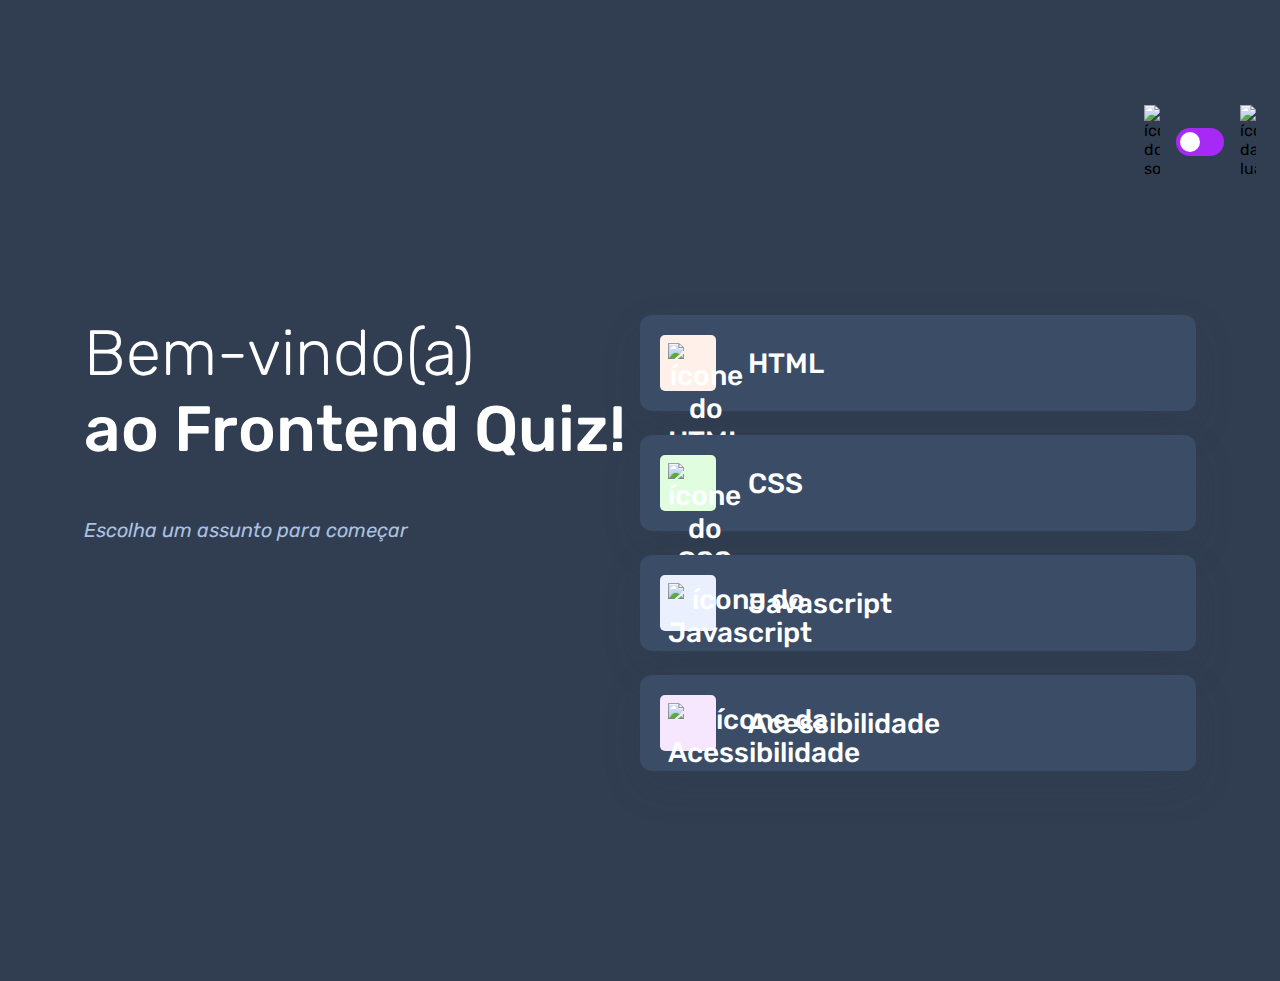
==== index.html @ b3fc7424 "adaptação das cores para o tema escuro" ====
<!DOCTYPE html>
<html lang="pt-BR">
<head>
    <meta charset="UTF-8">
    <meta name="viewport" content="width=device-width, initial-scale=1.0">
    <link rel="preconnect" href="https://fonts.googleapis.com">
    <link rel="preconnect" href="https://fonts.gstatic.com" crossorigin>
    <link href="https://fonts.googleapis.com/css2?family=Rubik:ital,wght@0,300..900;1,300..900&display=swap" rel="stylesheet">
    <link rel="stylesheet" href="style.css">
    <title>Quiz App</title>
</head>
<body class="escuro">
    <header>
        <div class="tema">
            <img src="./assets/images/icon-sun-dark.svg" alt="ícone do sol">
            <button>
                <div></div>
            </button>
            <img src="./assets/images/icon-moon-dark.svg" alt="ícone da lua">
        </div>
    </header>

    <main>
        <section class="boas_vindas">
            <h1>
                Bem-vindo(a) <br> 
                <strong>ao Frontend Quiz!</strong>
            </h1>

            <p>Escolha um assunto para começar</p>
        </section>

        <section class="assuntos">  
        <button class="botao_html">
            <div>
                <img src="./assets/images/icon-html.svg" alt="ícone do HTML">
            </div>
            HTML
        </button>
        <button class="botao_css">
            <div>
                <img src="./assets/images/icon-css.svg" alt="ícone do CSS">
            </div>
            CSS
        </button>
        <button class="botao_javascript">
            <div>
                <img src="./assets/images/icon-js.svg" alt="ícone do Javascript">
            </div>
            Javascript
        </button>
        <button class="botao_acessibilidade">
            <div>
                <img src="./assets/images/icon-accessibility.svg" alt="ícone da Acessibilidade">
            </div>
            Acessibilidade
        </button>
    </section>
    </main>
</body>
</html>
---- style.css ----
* {
    margin: 0;
    padding: 0;
    box-sizing: border-box;
    font-family: "Rubik", sans-serif;
    -webkit-font-smoothing: antialised;
}

:root {
    --bg-color: #f4f6fa;
    --purple: #a729f5;
    --primary-text-color: #313e51;
    --secondary-text-color: #626c7f;
    --button-bg: #FFF;
    --shadow: 0px 16px 40px 0px rgba(143, 160, 193, 0.14);
    --bg-html: #fff1e9;
    --bg-css: #e0fedf;
    --bg-javascript: #ebf0ff;
    --bg-acessibilidade: #f6e7ff;
    --white: #FFF;
    --bg-mobile: url(./assets/images/pattern-background-mobile-light.svg);
    --bg-desktop: url(./assets/images/pattern-background-desktop-light.svg);
}

body.escuro {
    --bg-color: #313e51;
    --bg-mobile: url(./assets/images/pattern-background-mobile-dark.svg);
    --bg-desktop: url(./assets/images/pattern-background-desktop-dark.svg);
    --primary-text-color: #FFF;
    --secondary-text-color: #abc1e1;
    --button-bg: #3b4d66;
    --shadow: 0px 16px 40px 0px rgba(49, 62, 81, 0.14);
}

body {
    height: 100svh;
    background: var(--bg-mobile) var(--bg-color);
    background-repeat: no-repeat;
    background-size: cover;
}

header {
    padding: 16px 24px;
    display: flex;
    justify-content: flex-end;
}

.tema {
    padding: 8px 0;
    display: flex;
    align-items: center;
    gap: 8px;
}

.tema img {
    width: 16px;
}

.tema button {
    height: 20px;
    width: 32px;
    background: var(--purple);
    border: 0;
    border-radius: 999px;
    padding: 4px;
}

.tema button div {
    background: var(--white);
    width: 12px;
    height: 12px;
    border-radius: 999px;
}

main {
    padding: 32px 24px;
}

.boas_vindas {
    margin-bottom: 40px;
}

.boas_vindas h1 {
    font-size: 40px;
    font-weight: 300;
    color: var(--primary-text-color);
    margin-bottom: 16px;
}

.boas_vindas h1 strong {
    font-weight: 500;
}

.boas_vindas p {
    color: var(--secondary-text-color);
    font-size: 14px;
    line-height: 150%;
    font-style: italic;
}

.assuntos {
    display: flex;
    flex-direction: column;
    gap: 12px;
}

.assuntos button {
    border: none;
    background: var(--button-bg);
    display: flex;
    align-items: center;
    gap: 16px;
    padding: 12px;
    border-radius: 12px;
    box-shadow: var(--shadow);
    font-size: 18px;
    font-weight: 500;
    color: var(--primary-text-color);
}

.assuntos button div {
    width: 40px;
    height: 40px;
    padding: 5px;
    border-radius: 5px;
}

.assuntos button img {
    width: 100%;
}

.botao_html div {
    background: var(--bg-html);
}

.botao_css div {
    background: var(--bg-css);
}

.botao_javascript div {
    background: var(--bg-javascript);
}

.botao_acessibilidade div {
    background: var(--bg-acessibilidade);
}

@media(min-width: 1100px) {
    body {
        background: var(--bg-desktop) var(--bg-color);
        background-size: cover;
        background-repeat: no-repeat;
    }

    header {
        margin-block: 81px;
    }

    .tema {
        gap: 16px;
    }

    .tema img {
        width: 16px;
    }

    .tema button {
        width: 48px;
        height: 28px;
    }

    .tema button div {
        width: 20px;
        height: 20px;
    }

    main {
        display: flex;
        max-width: 1160px;
        margin-inline: auto;
    }

    section {
        width: 100%;
    }

    .boas_vindas h1 {
        font-size: 64px;
        margin-bottom: 48px;
    }

    .boas_vindas p {
        font-size: 20px;
    }

    .assuntos {
        gap: 24px;
    }

    .assuntos button {
        font-size: 28px;
        padding: 20px;
        gap: 32px;
    }

    .assuntos button div {
        width: 56px;
        height: 56px;
        padding: 8px;
    }
}
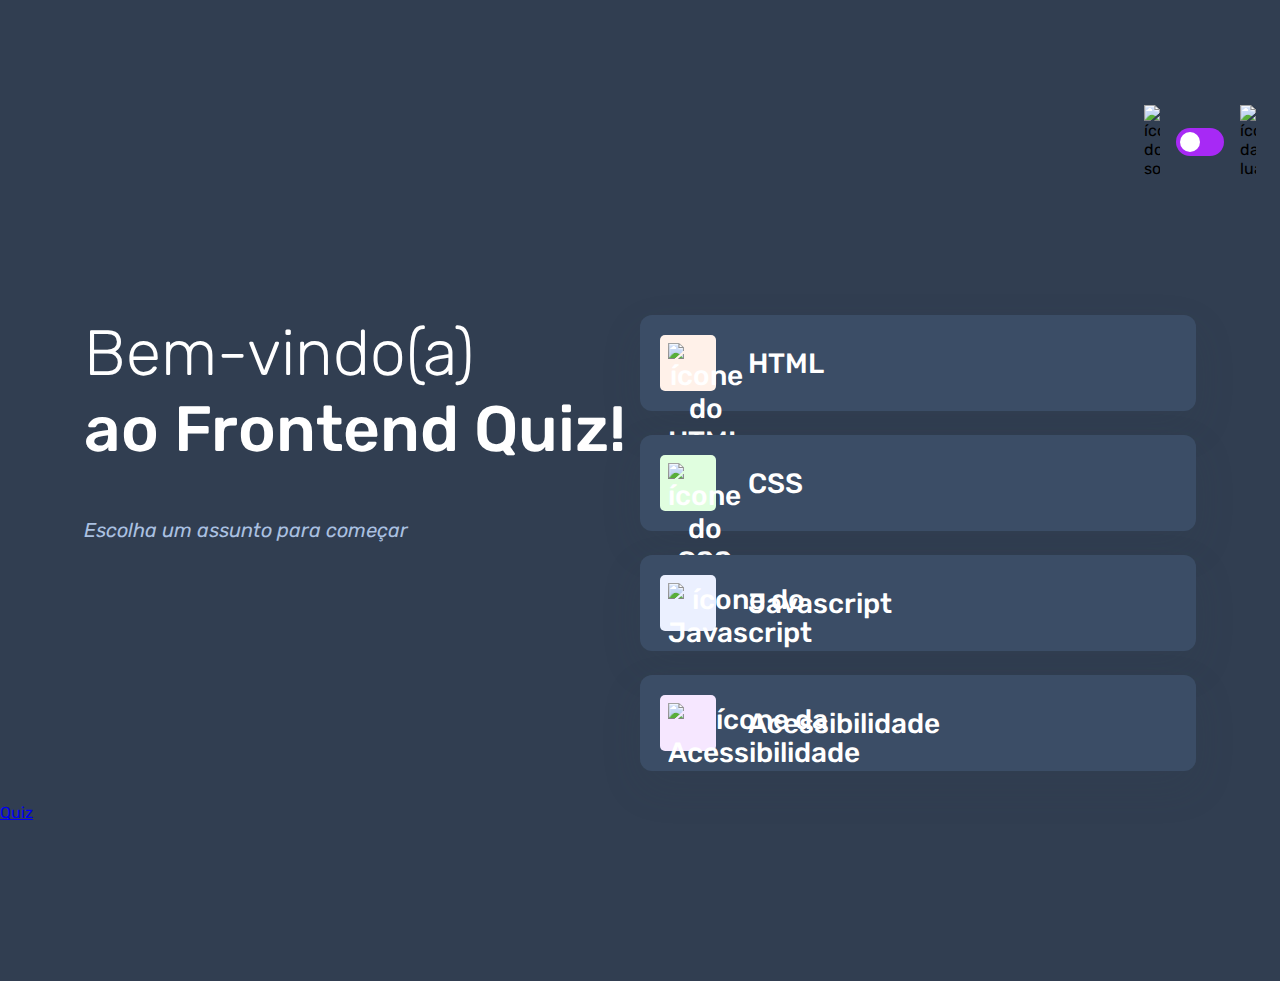
==== commit bed6f64f: "criação da página do quiz" ====
--- a/index.html
+++ b/index.html
@@ -57,5 +57,7 @@
         </button>
     </section>
     </main>
+
+    <a href="./pages/quiz/quiz.html">Quiz</a>
 </body>
 </html>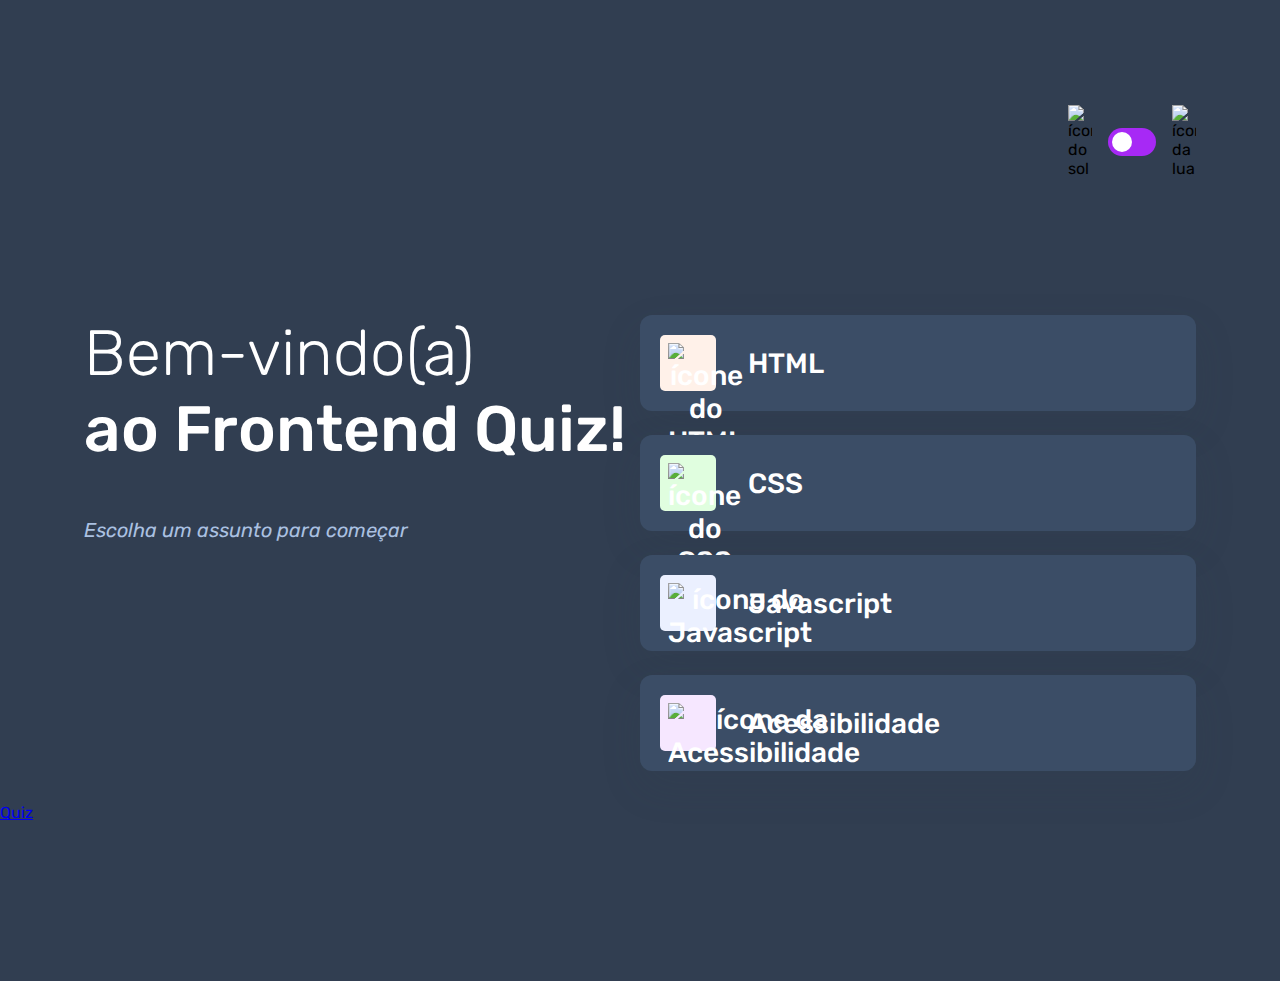
==== commit 624edeeb: "primeiros ajustes do tema no Javascript" ====
--- a/index.html
+++ b/index.html
@@ -7,6 +7,7 @@
     <link rel="preconnect" href="https://fonts.gstatic.com" crossorigin>
     <link href="https://fonts.googleapis.com/css2?family=Rubik:ital,wght@0,300..900;1,300..900&display=swap" rel="stylesheet">
     <link rel="stylesheet" href="style.css">
+    <script src="./script.js" defer></script>
     <title>Quiz App</title>
 </head>
 <body class="escuro">
--- a/style.css
+++ b/style.css
@@ -43,6 +43,8 @@
     padding: 16px 24px;
     display: flex;
     justify-content: flex-end;
+    max-width: 1160px;
+    margin-inline: auto;
 }
 
 .tema {
@@ -63,6 +65,7 @@
     border: 0;
     border-radius: 999px;
     padding: 4px;
+    display: flex;
 }
 
 .tema button div {
@@ -154,6 +157,7 @@
 
     header {
         margin-block: 81px;
+        max-width: 1160px;
     }
 
     .tema {
@@ -161,7 +165,7 @@
     }
 
     .tema img {
-        width: 16px;
+        width: 24px;
     }
 
     .tema button {
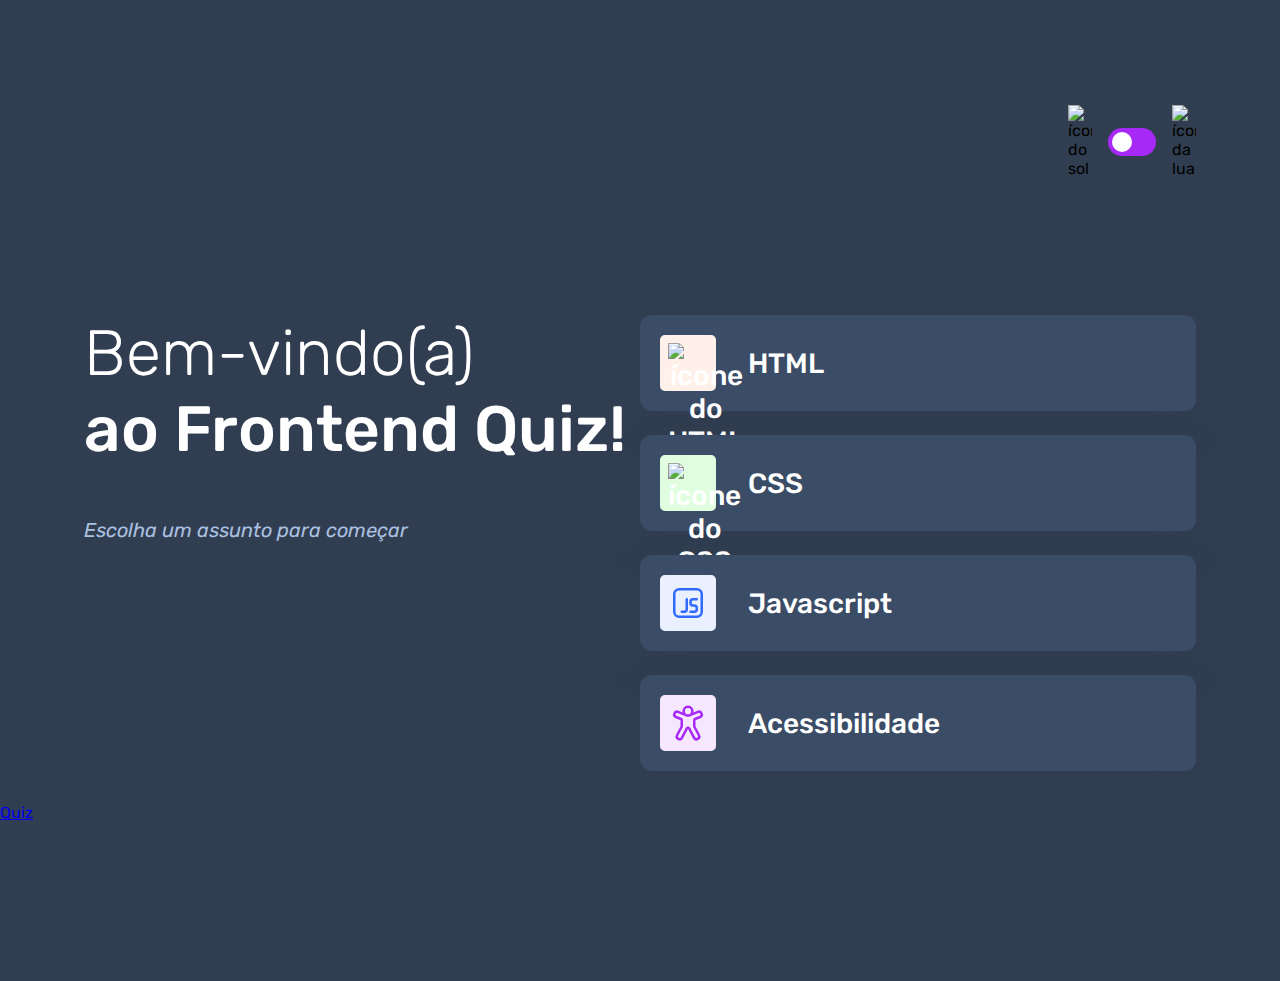
==== commit c5599d1d: "alteração dinâmica do assunto da página" ====
--- a/index.html
+++ b/index.html
@@ -7,7 +7,7 @@
     <link rel="preconnect" href="https://fonts.gstatic.com" crossorigin>
     <link href="https://fonts.googleapis.com/css2?family=Rubik:ital,wght@0,300..900;1,300..900&display=swap" rel="stylesheet">
     <link rel="stylesheet" href="style.css">
-    <script src="./script.js" defer></script>
+    <script src="./script.js" type="module" defer></script>
     <title>Quiz App</title>
 </head>
 <body class="escuro">
@@ -46,13 +46,13 @@
         </button>
         <button class="botao_javascript">
             <div>
-                <img src="./assets/images/icon-js.svg" alt="ícone do Javascript">
+                <img src="./assets/images/icon-javascript.svg" alt="ícone do Javascript">
             </div>
             Javascript
         </button>
         <button class="botao_acessibilidade">
             <div>
-                <img src="./assets/images/icon-accessibility.svg" alt="ícone da Acessibilidade">
+                <img src="./assets/images/icon-accessibilidade.svg" alt="ícone da Acessibilidade">
             </div>
             Acessibilidade
         </button>
--- a/style.css
+++ b/style.css
@@ -66,6 +66,7 @@
     border-radius: 999px;
     padding: 4px;
     display: flex;
+    cursor: pointer;
 }
 
 .tema button div {
@@ -119,6 +120,7 @@
     font-size: 18px;
     font-weight: 500;
     color: var(--primary-text-color);
+    cursor: pointer;
 }
 
 .assuntos button div {
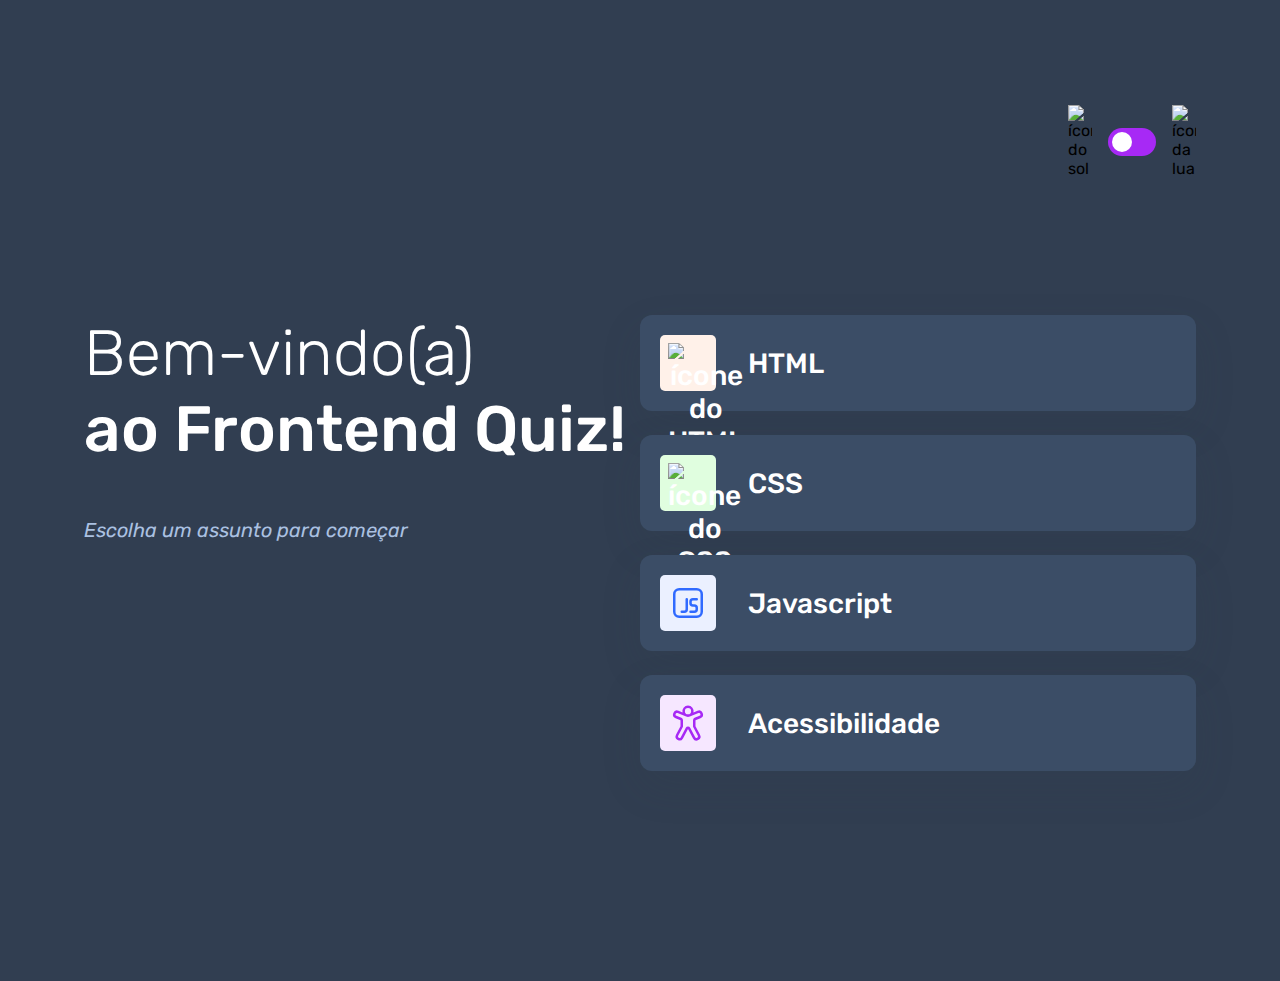
==== commit 1510d665: "adicionadas as funções do botão  de próxima pergunta e de finalizar o quiz" ====
--- a/index.html
+++ b/index.html
@@ -52,13 +52,11 @@
         </button>
         <button class="botao_acessibilidade">
             <div>
-                <img src="./assets/images/icon-accessibilidade.svg" alt="ícone da Acessibilidade">
+                <img src="./assets/images/icon-acessibilidade.svg" alt="ícone da Acessibilidade">
             </div>
             Acessibilidade
         </button>
     </section>
     </main>
-
-    <a href="./pages/quiz/quiz.html">Quiz</a>
 </body>
 </html>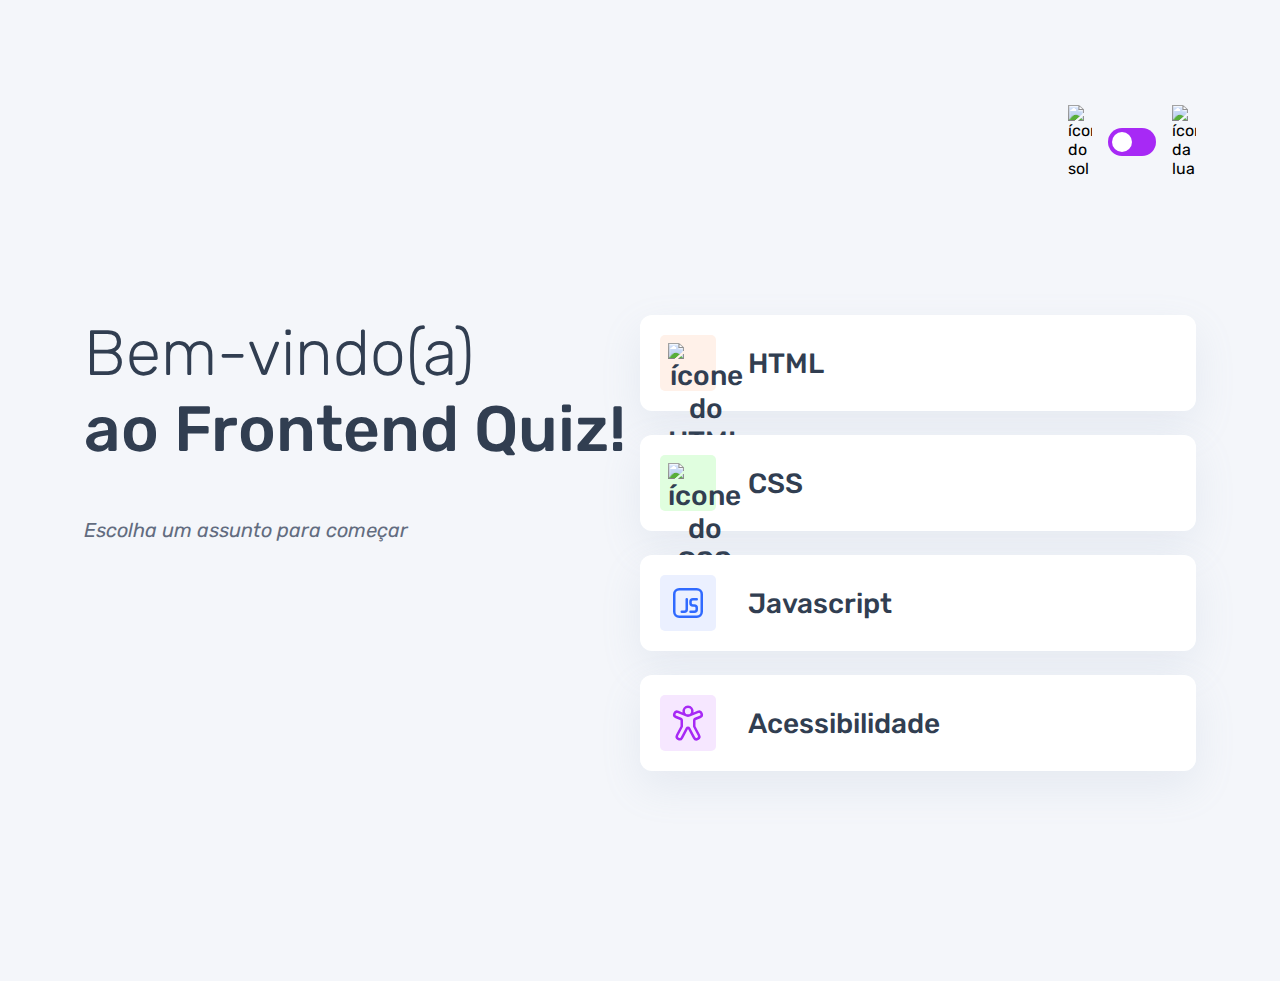
==== commit d079d2fa: "ajustes da função de selecionar assunto para funcionar em todos os dispositivos" ====
--- a/index.html
+++ b/index.html
@@ -10,7 +10,7 @@
     <script src="./script.js" type="module" defer></script>
     <title>Quiz App</title>
 </head>
-<body class="escuro">
+<body>
     <header>
         <div class="tema">
             <img src="./assets/images/icon-sun-dark.svg" alt="ícone do sol">
@@ -36,25 +36,25 @@
             <div>
                 <img src="./assets/images/icon-html.svg" alt="ícone do HTML">
             </div>
-            HTML
+            <span>HTML</span>
         </button>
         <button class="botao_css">
             <div>
                 <img src="./assets/images/icon-css.svg" alt="ícone do CSS">
             </div>
-            CSS
+            <span>CSS</span>
         </button>
         <button class="botao_javascript">
             <div>
                 <img src="./assets/images/icon-javascript.svg" alt="ícone do Javascript">
             </div>
-            Javascript
+            <span>Javascript</span>
         </button>
         <button class="botao_acessibilidade">
             <div>
                 <img src="./assets/images/icon-acessibilidade.svg" alt="ícone da Acessibilidade">
             </div>
-            Acessibilidade
+            <span>Acessibilidade</span>
         </button>
     </section>
     </main>
